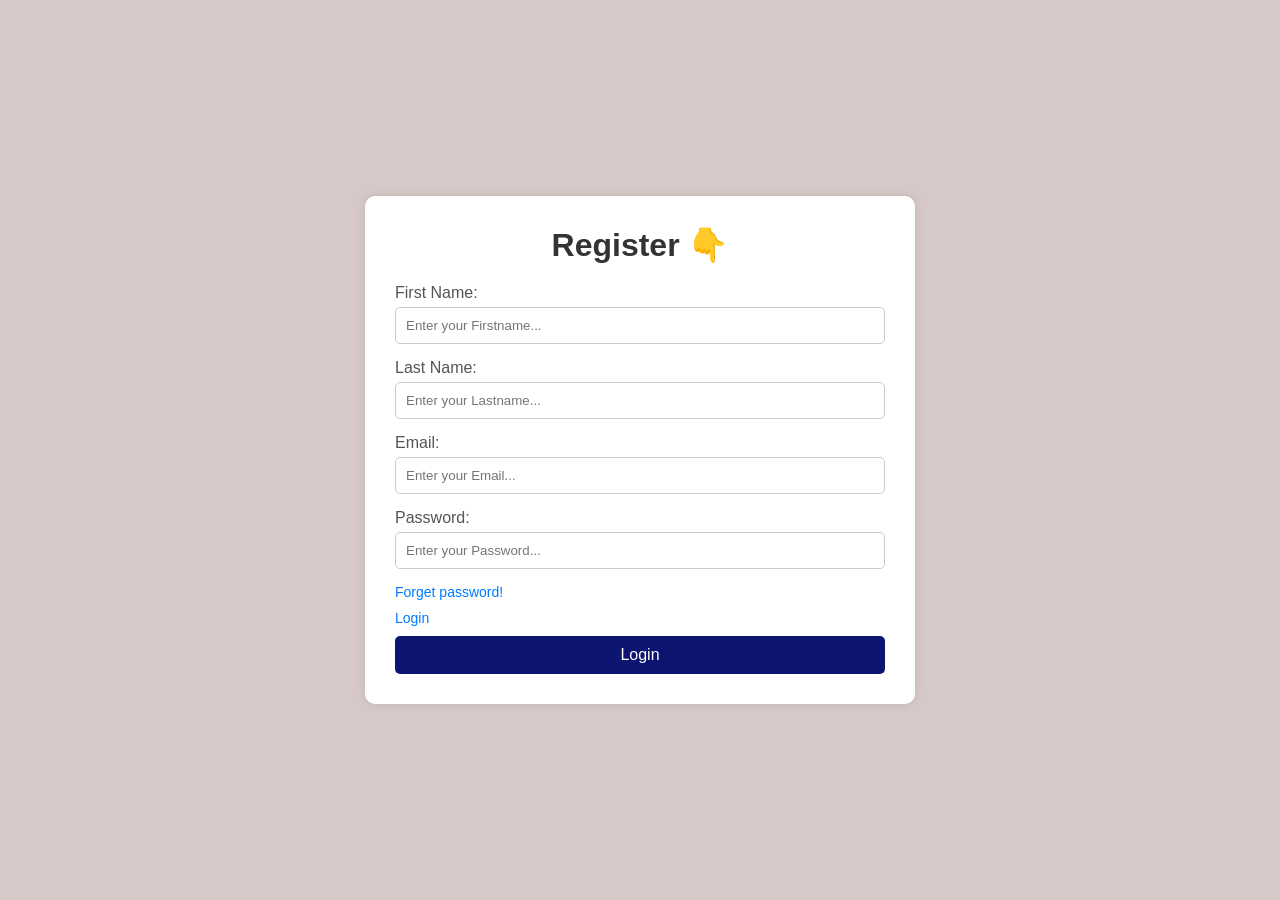
==== register.html @ 428305bf "Add files via upload" ====
<!DOCTYPE html>
<html lang="en">

<head>
    <meta charset="UTF-8">
    <meta name="viewport" content="width=device-width, initial-scale=1.0">
    <title>Register Form</title>
</head>
<style>
    * {
        margin: 0;
        padding: 0;
        box-sizing: border-box;
        font-family: 'Poppins', sans-serif;
    }

    body {
        height: 100vh;
        display: flex;
        justify-content: center;
        align-items: center;
        background: #d8c9c9;
    }

    .login-container {
        background: #fff;
        padding: 30px;
        border-radius: 10px;
        box-shadow: 0 0 10px rgba(0, 0, 0, 0.1);
        width: 550px;
    }

    .login-container h1 {
        text-align: center;
        margin-bottom: 20px;
        color: #333;
    }

    .login-form {
        display: flex;
        flex-direction: column;
    }

    .login-form label {
        margin-bottom: 5px;
        color: #555;
    }

    .login-form input {
        padding: 10px;
        margin-bottom: 15px;
        border: 1px solid #ccc;
        border-radius: 5px;
        outline: none;
    }

    .login-form a {
        color: #007BFF;
        text-decoration: none;
        margin-bottom: 10px;
        font-size: 14px;
    }

    .login-form a:hover {
        text-decoration: underline;
    }

    .login-btn {
        padding: 10px;
        background: #0d1570;
        color: #fff;
        border: none;
        border-radius: 5px;
        cursor: pointer;
        font-size: 16px;
        transition: all 0.3s ease;
    }

    .login-btn:hover {
        background: #ff3d00;
    }
</style>

<body>
    <div class="login-container">
        <h1>Register 👇</h1>
        <div class="login-form">
            <label for="">First Name:</label>
            <input type="name" placeholder="Enter your Firstname..." name="" id="" required>
            <label for="">Last Name:</label>
            <input type="name" placeholder="Enter your Lastname..." name="" id="" required>
            <label for="">Email:</label>
            <input type="email" placeholder="Enter your Email..." name="" id="" required>
            <label for="">Password:</label>
            <input type="password" placeholder="Enter your Password..." name="" id="" required>
            <a href="#">Forget password!</a>
            <a href="./login.html">Login</a>
            <button class="login-btn">Login</button>
        </div>
    </div>
</body>

</html>
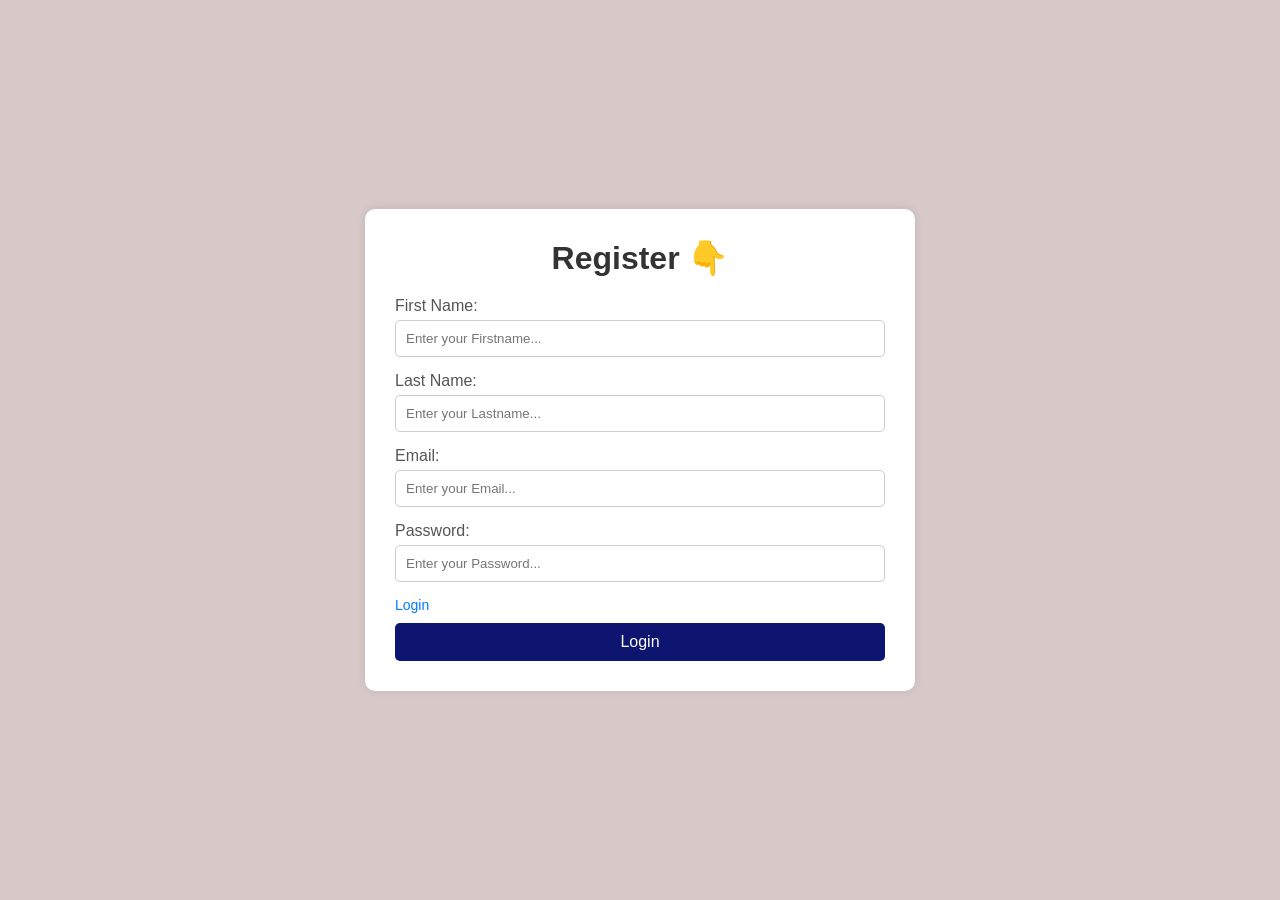
==== commit 7db4400f: "Fix HTML structure and formatting in register.html" ====
--- a/register.html
+++ b/register.html
@@ -93,11 +93,11 @@
             <input type="email" placeholder="Enter your Email..." name="" id="" required>
             <label for="">Password:</label>
             <input type="password" placeholder="Enter your Password..." name="" id="" required>
-            <a href="#">Forget password!</a>
             <a href="./login.html">Login</a>
             <button class="login-btn">Login</button>
         </div>
     </div>
 </body>
 
-</html>+
+</html>
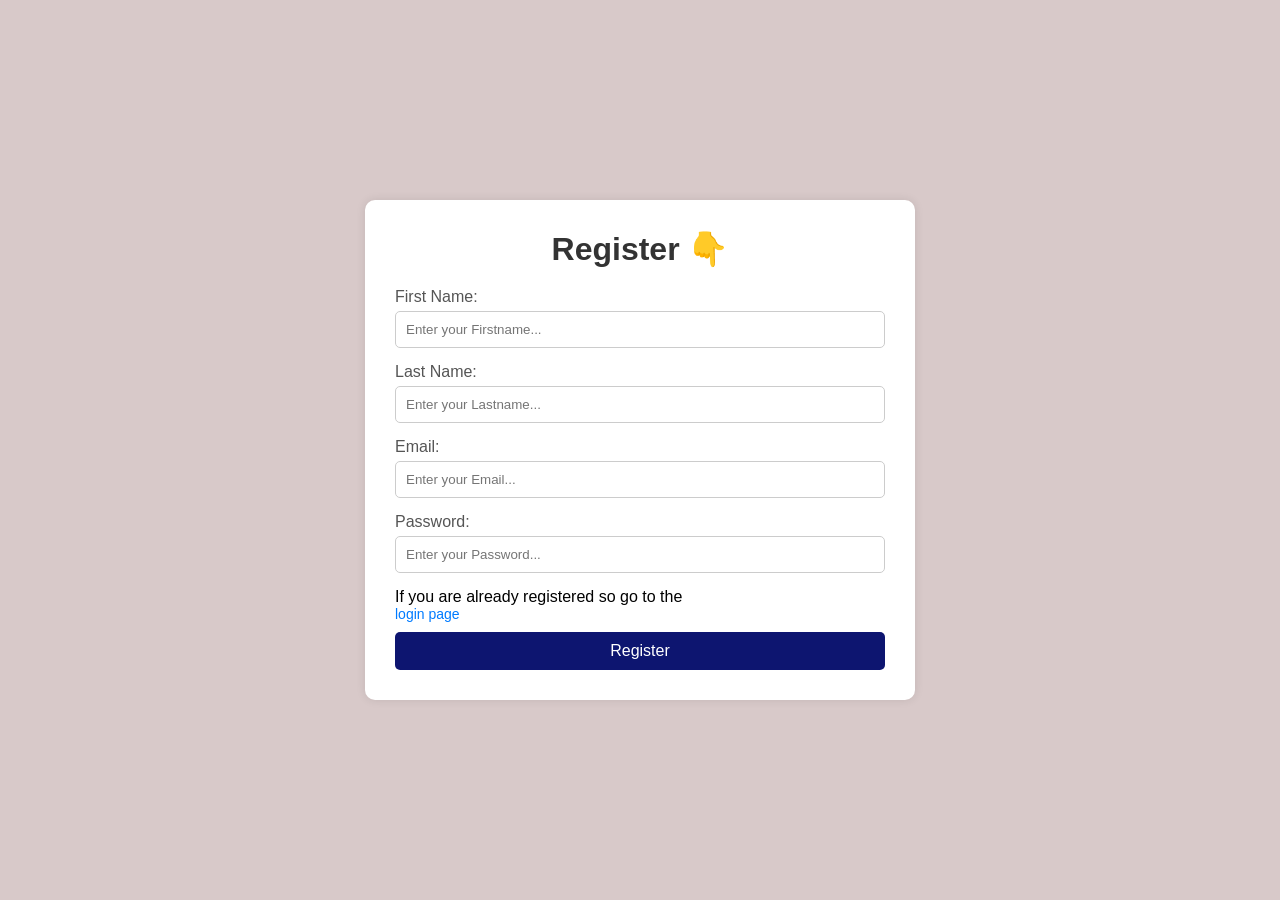
==== commit 3e7e48b0: "Modify register form with registration button and message Updated the register form to include a reg" ====
--- a/register.html
+++ b/register.html
@@ -93,11 +93,12 @@
             <input type="email" placeholder="Enter your Email..." name="" id="" required>
             <label for="">Password:</label>
             <input type="password" placeholder="Enter your Password..." name="" id="" required>
-            <a href="./login.html">Login</a>
-            <button class="login-btn">Login</button>
+            If you are already registered so go to the <a href="./login.html">login page</a>
+            <button class="login-btn">Register</button>
         </div>
     </div>
 </body>
 
 
 </html>
+
